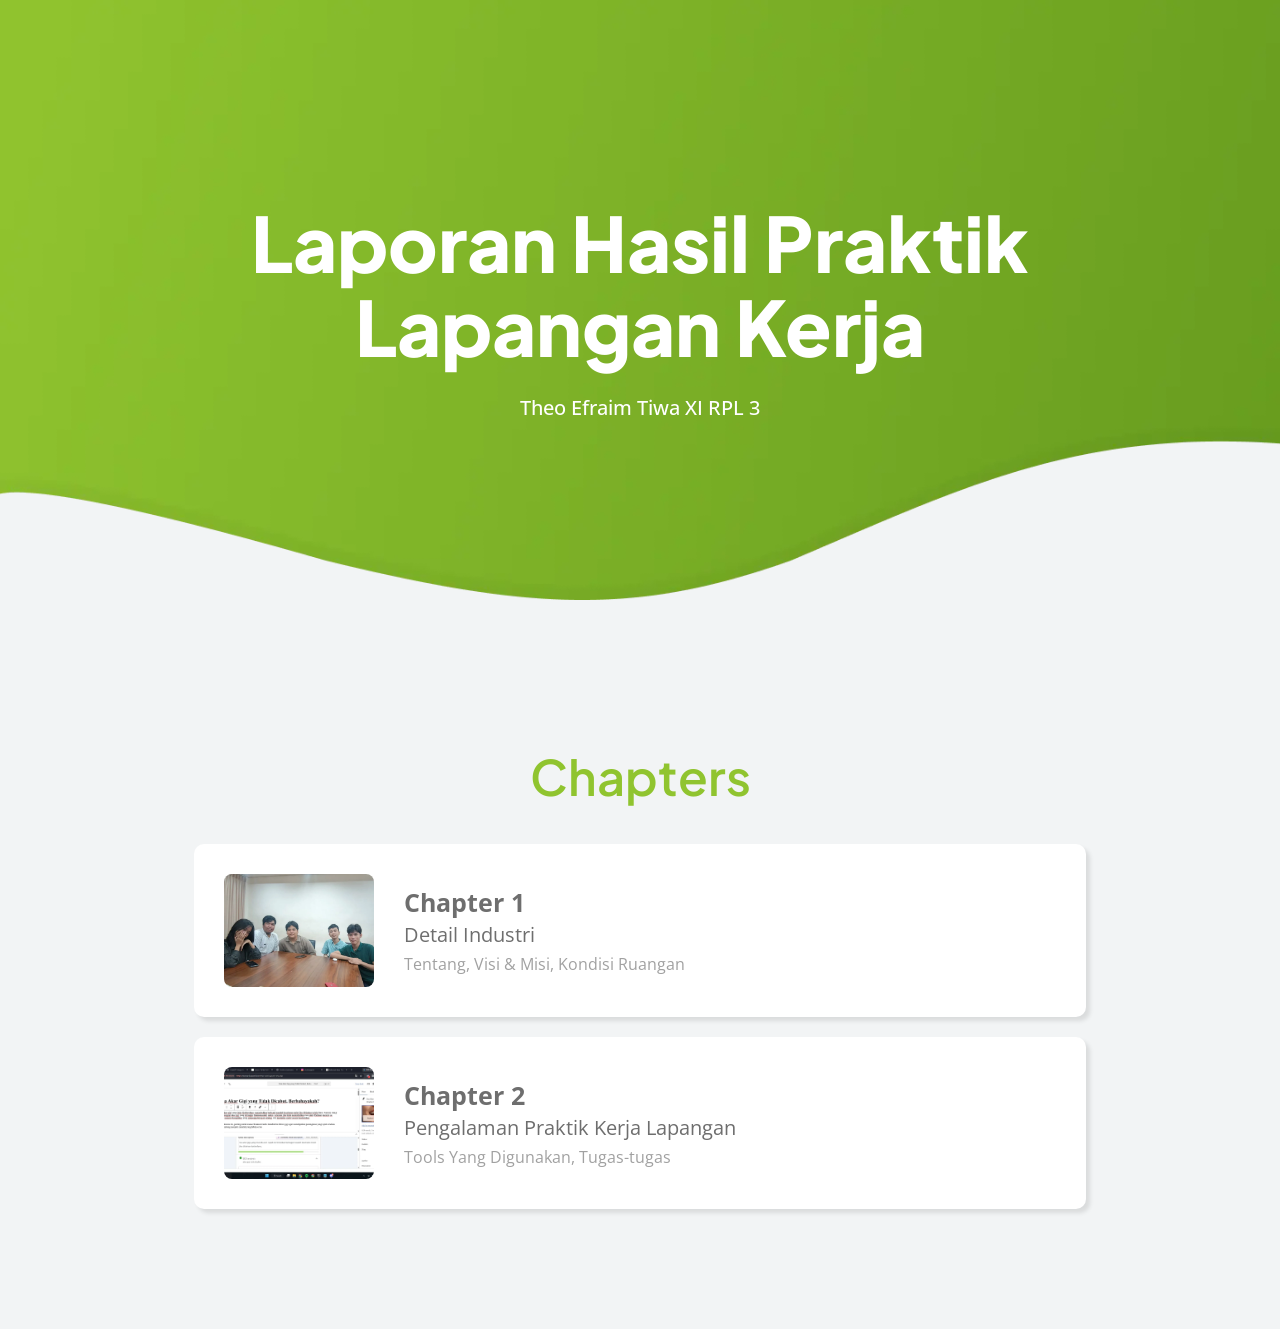
==== index.html @ 6a7b43f5 "Add files via upload" ====
<!DOCTYPE html>
<html lang="en">
<head>
    <meta charset="UTF-8">
    <meta name="viewport" content="width=device-width, initial-scale=1.0">
    <title>Website Laporan Theo</title>
    <link rel="stylesheet" href="style.css">
    <link href="https://fonts.googleapis.com/css2?family=Open+Sans:wght@300;400;500;600;700&family=Plus+Jakarta+Sans:wght@400;500;600;700;800&display=swap" rel="stylesheet">
</head>
<body>
    <!--Header-->
    <header>
        <img src="vector-header.webp" alt="">
        <h1>Laporan Hasil Praktik Lapangan Kerja</h1>
        <p>Theo Efraim Tiwa XI RPL 3</p>
    </header>

    <!--Main Content-->
    <main>
        <h2>Chapters</h2>
        <div class="chapters">
            <a href="chapter/chapter1.html">
                <div class="chapter-card">
                    <img src="img/ruangan2.webp" alt="">
                    <div class="chapter-card-content">
                        <h3>Chapter 1</h3>
                        <p>Detail Industri</p>
                        <small>Tentang, Visi & Misi, Kondisi Ruangan</small>
                    </div>
                </div>
            </a>
            <a href="chapter/chapter2.html">
                <div class="chapter-card">
                    <img src="img/chapter2-card.webp" alt="">
                    <div class="chapter-card-content">
                        <h3>Chapter 2</h3>
                        <p>Pengalaman Praktik Kerja Lapangan</p>
                        <small>Tools Yang Digunakan, Tugas-tugas</small>
                    </div>
                </div>
            </a>
        </div>
    </main>
</body>
</html>
---- style.css ----
body {
    background-color: #F2F4F5;
    margin: 0;
    padding: 0;
    font-family: 'Open Sans', sans-serif;
    font-size: 20px;
    color: #6E6E6E;
}

/* Header */
header {
    display: flex;
    position: relative;
    text-align: center;
    flex-direction: column;
    padding-top: 150px;
    color: white;
    width: 100%;
    min-height: 450px;
    overflow: hidden;
    margin-bottom: 150px;
}

header img {
    position: absolute;
    width: 100%;
    height: 100%;
    inset: 0;
    z-index: -1;
}


header h1 {
    font-family: 'Plus Jakarta Sans', sans-serif;
    font-size: 76.29px;
    padding: 0 200px;
    margin-bottom: 5px; 
    line-height: 110%;
    font-weight: 900;
}

header p {
    font-weight: 500;
}

/* Main */
h2 {
    font-family: 'Plus Jakarta Sans', sans-serif;
    font-weight: 600;
    font-size: 48.83px;
    text-align: center;
    color: #90C42F;
    line-height: 110%;
}

/* Main Chapters Section */
.chapters {
    display: flex;
    flex-direction: column;
    align-items: center;
    margin-bottom: 100px;
}

.chapter-card {
    display: flex;
    background-color: #fff;
    flex-direction: row;
    margin-bottom: 20px;
    width: 65vw;
    padding: 30px;
    border-radius: 10px;
    transition: 0.5s ease;
    box-shadow: 4px 4px 4px rgba(0, 0, 0, 0.10);
}

.chapter-card:hover {
    background-color: #90C42F;
    transform: scale(1.03);
    color: #fff;
}

.chapter-card-content {
    display: flex;
    flex-direction: column;
    justify-content: center;
}

.chapter-card-content h3 {
    margin: 0; /* 0 for margin */
    margin-bottom: -18px;
    font-size: 25px;
}

.chapter-card-content p {
    margin-bottom: 5px;
}

.chapter-card-content small {
    font-size: 16px;
    color: #A1A1A1;
    transition: 0.5s ease;
}

.chapter-card:hover .chapter-card-content small {
    color: #fff;
}

.chapter-card img {
    width: 150px;
    margin-right: 30px;
    border-radius: 8px;
}

a {
    text-decoration: none;
    color: inherit;
}
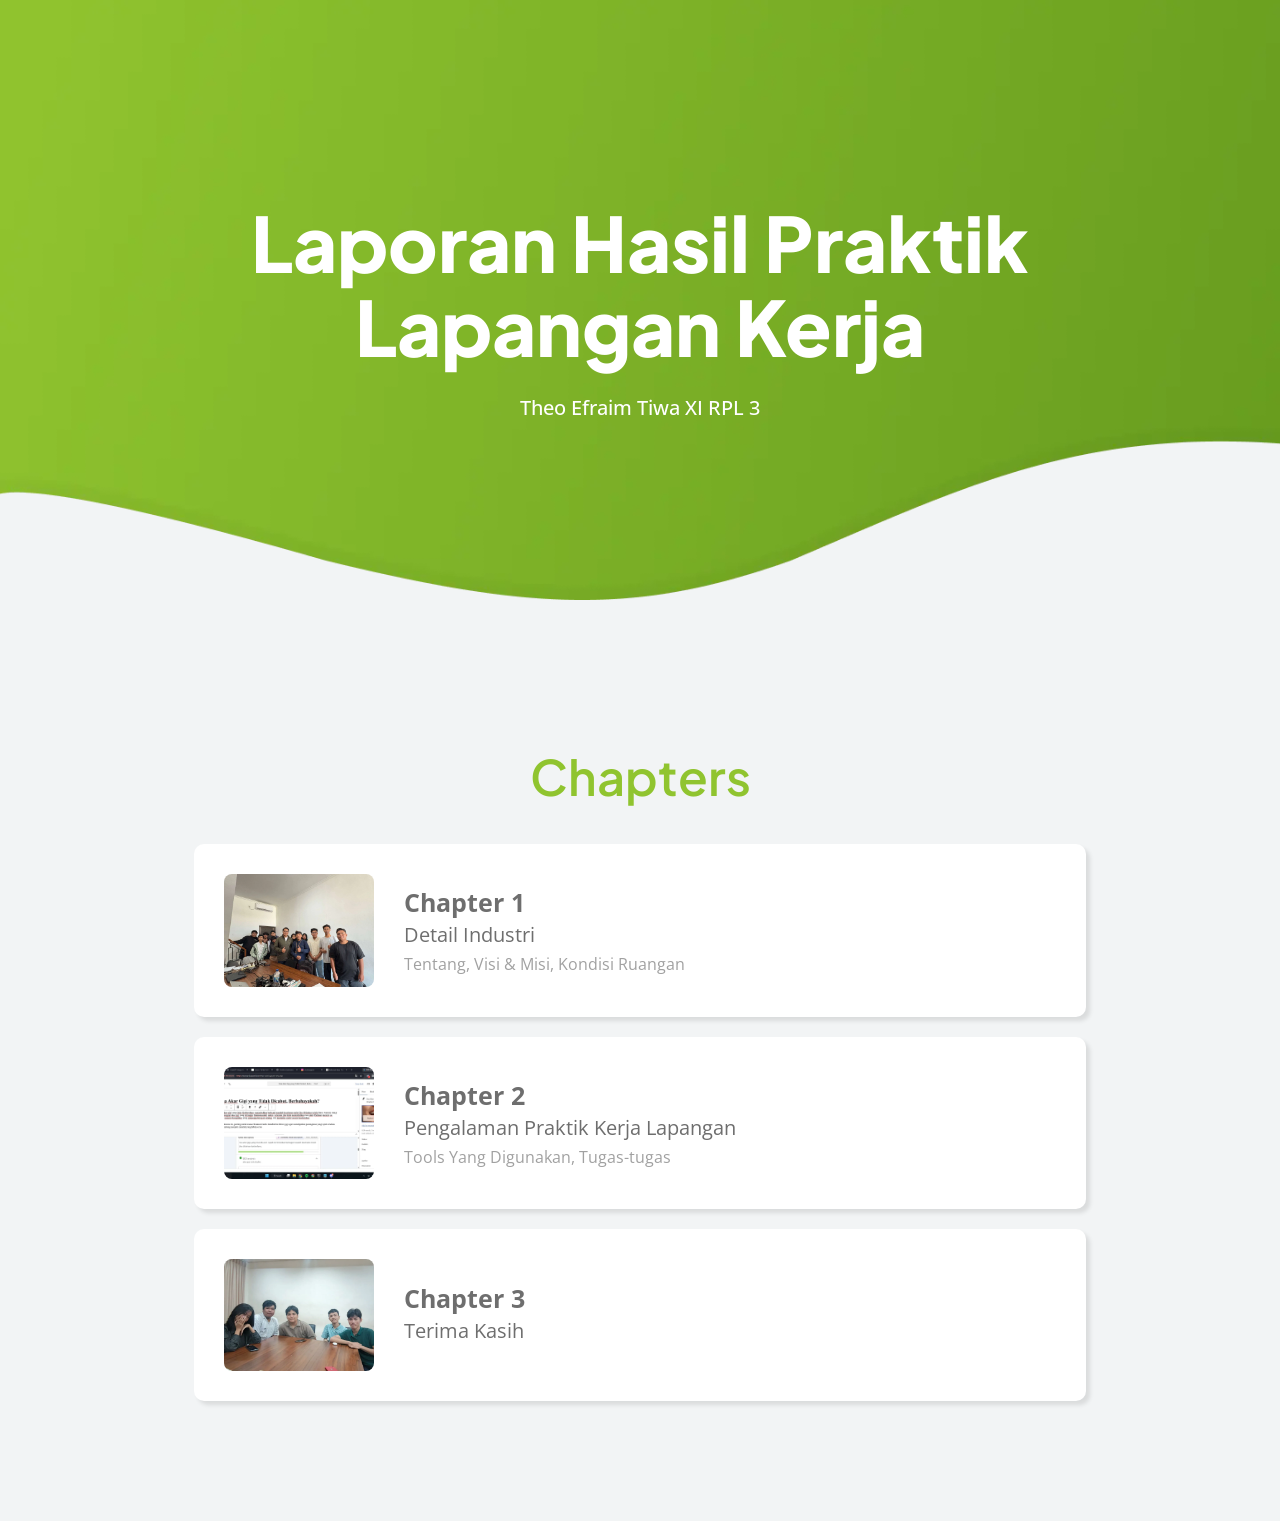
==== commit 030bcf8a: "Add files via upload update chapter 3" ====
--- a/index.html
+++ b/index.html
@@ -21,7 +21,7 @@
         <div class="chapters">
             <a href="chapter/chapter1.html">
                 <div class="chapter-card">
-                    <img src="img/ruangan2.webp" alt="">
+                    <img src="img/tentang.webp" alt="">
                     <div class="chapter-card-content">
                         <h3>Chapter 1</h3>
                         <p>Detail Industri</p>
@@ -39,6 +39,15 @@
                     </div>
                 </div>
             </a>
+            <a href="chapter/chapter3.html">
+                <div class="chapter-card">
+                    <img src="img/ruangan2.webp" alt="">
+                    <div class="chapter-card-content">
+                        <h3>Chapter 3</h3>
+                        <p>Terima Kasih</p>
+                    </div>
+                </div>
+            </a>
         </div>
     </main>
 </body>
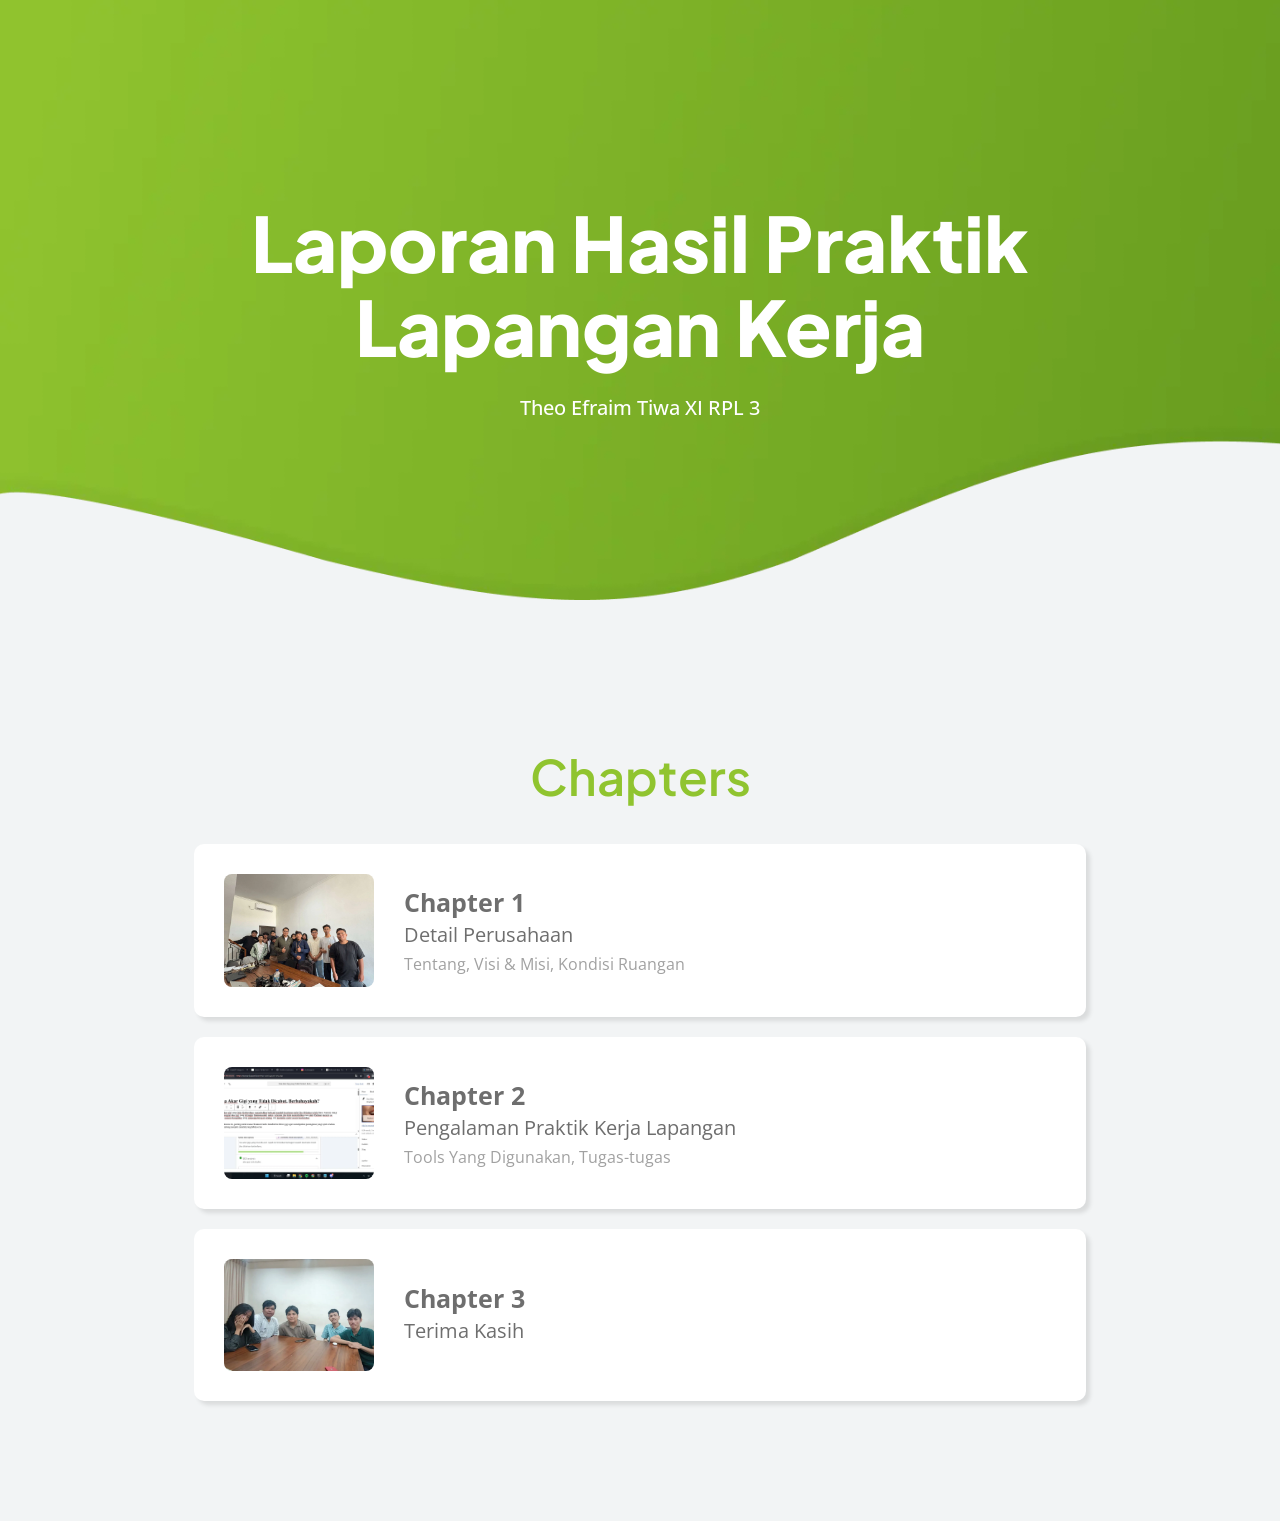
==== commit 60c020ad: "Update index.html" ====
--- a/index.html
+++ b/index.html
@@ -24,7 +24,7 @@
                     <img src="img/tentang.webp" alt="">
                     <div class="chapter-card-content">
                         <h3>Chapter 1</h3>
-                        <p>Detail Industri</p>
+                        <p>Detail Perusahaan</p>
                         <small>Tentang, Visi & Misi, Kondisi Ruangan</small>
                     </div>
                 </div>
@@ -51,4 +51,4 @@
         </div>
     </main>
 </body>
-</html>+</html>
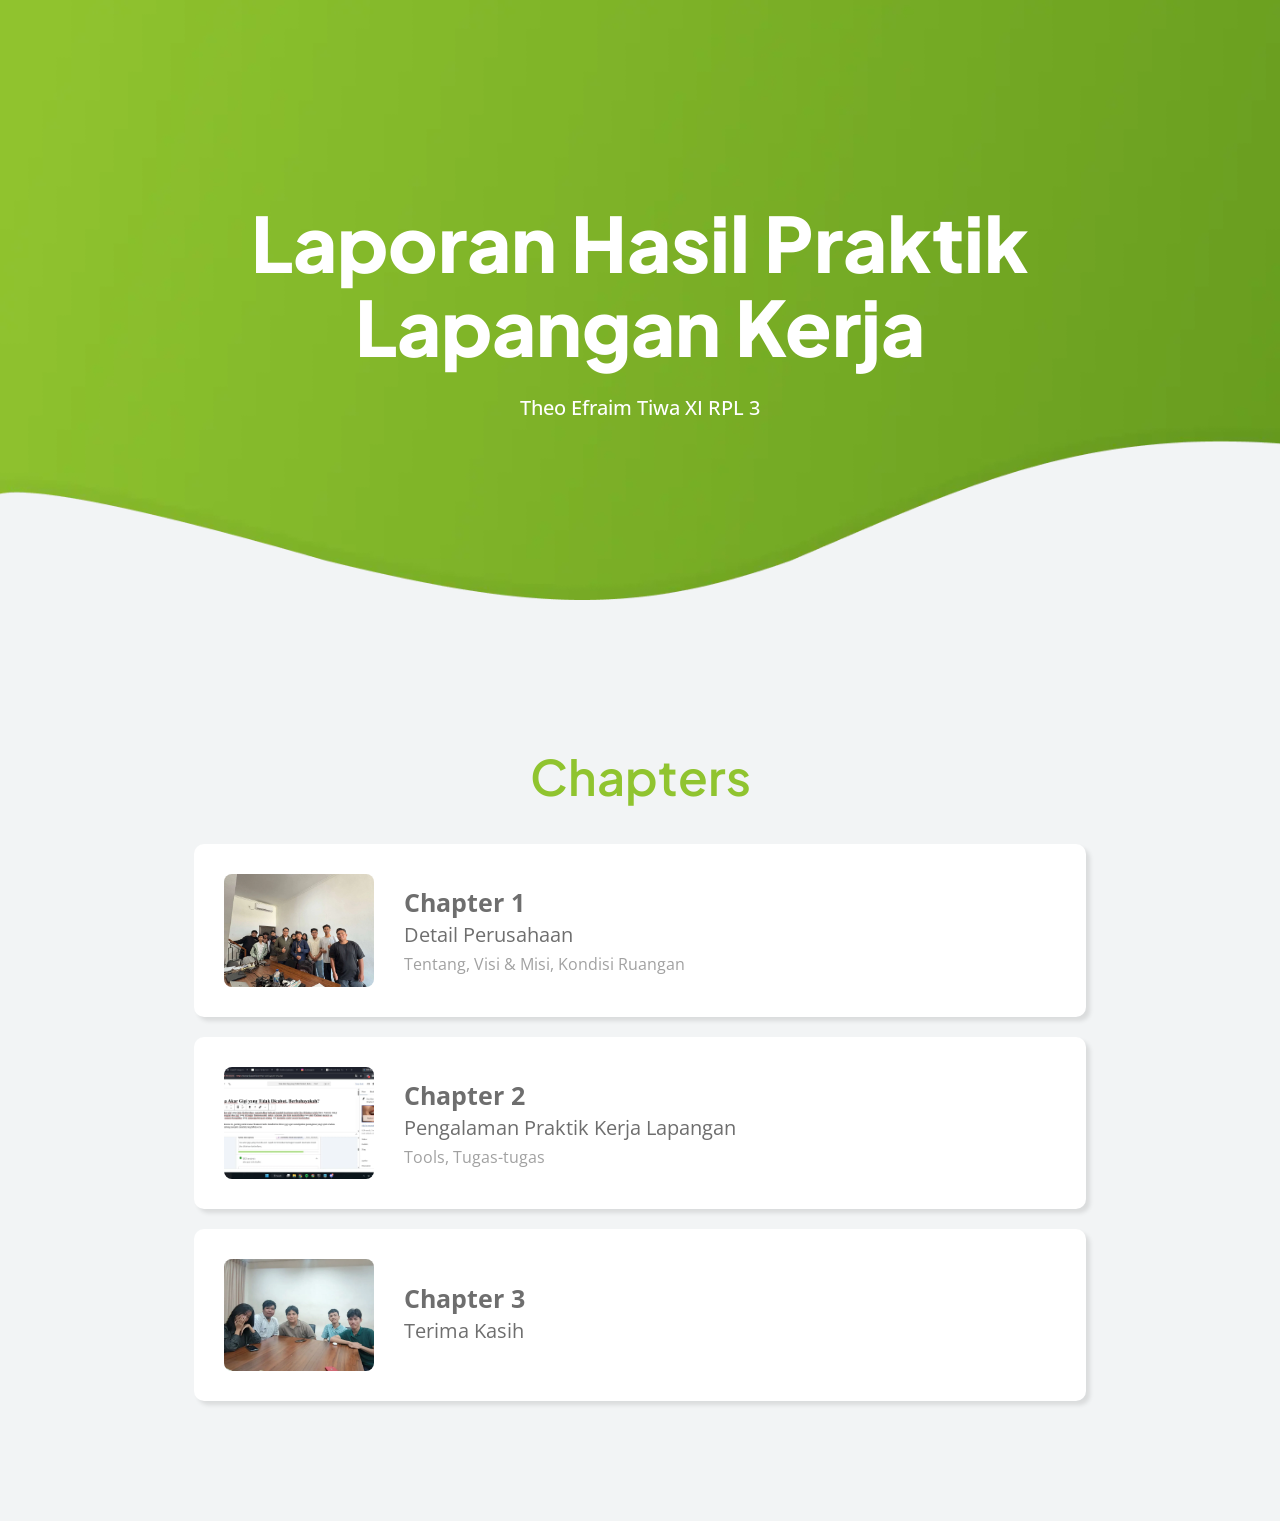
==== commit b5c75148: "Update index.html" ====
--- a/index.html
+++ b/index.html
@@ -35,7 +35,7 @@
                     <div class="chapter-card-content">
                         <h3>Chapter 2</h3>
                         <p>Pengalaman Praktik Kerja Lapangan</p>
-                        <small>Tools Yang Digunakan, Tugas-tugas</small>
+                        <small>Tools, Tugas-tugas</small>
                     </div>
                 </div>
             </a>
